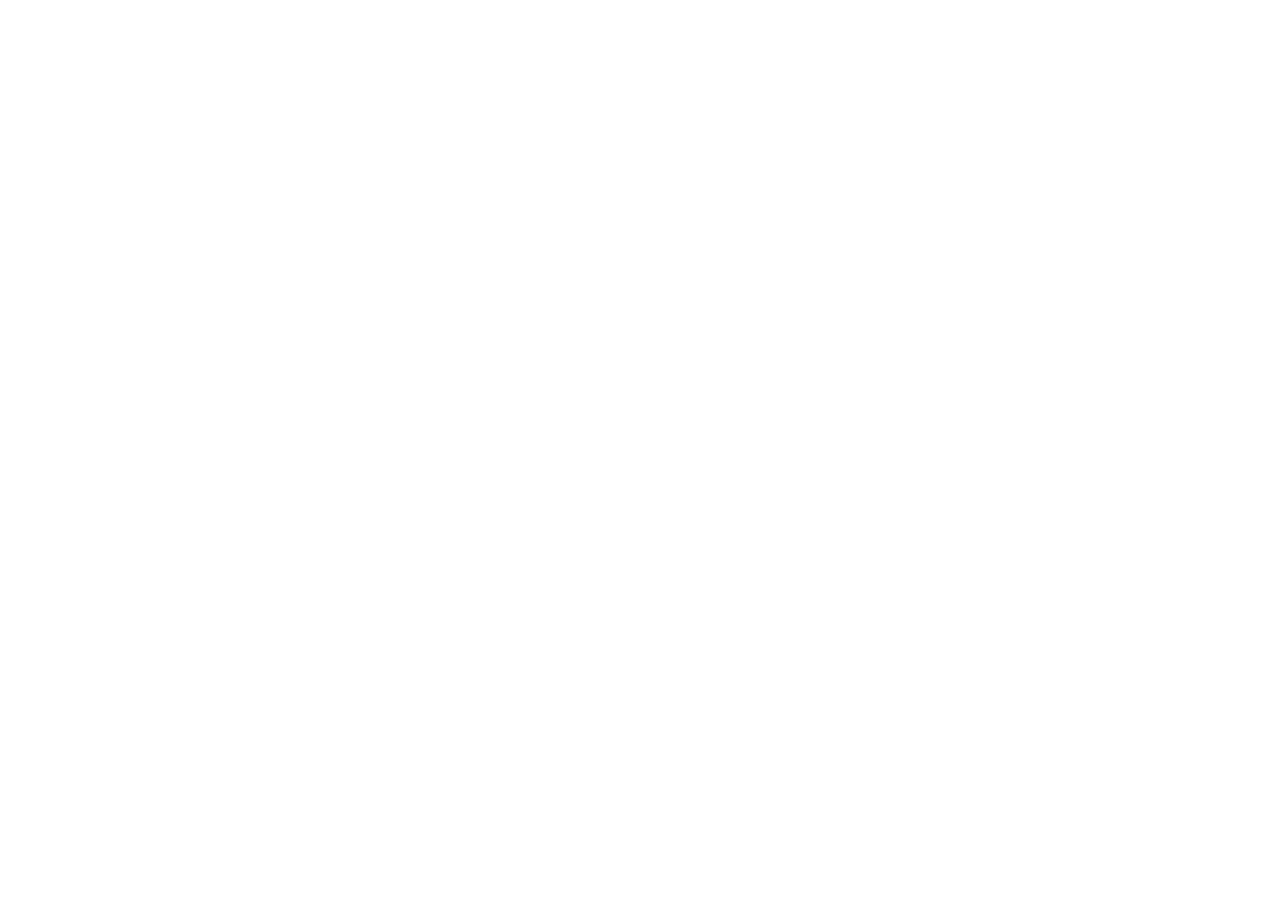
==== index.html @ e5c47a88 "Initial commit" ====
<!DOCTYPE html>
<html lang="en">

<head>
    <meta charset="UTF-8">
    <meta name="viewport" content="width=device-width, initial-scale=1.0">
    <meta http-equiv="X-UA-Compatible" content="ie=edge">
    <title>EESTEC Challenge</title>
    <link rel="stylesheet" href="style.css">
</head>

<body>
    <script src="script.js"></script>
</body>

</html>
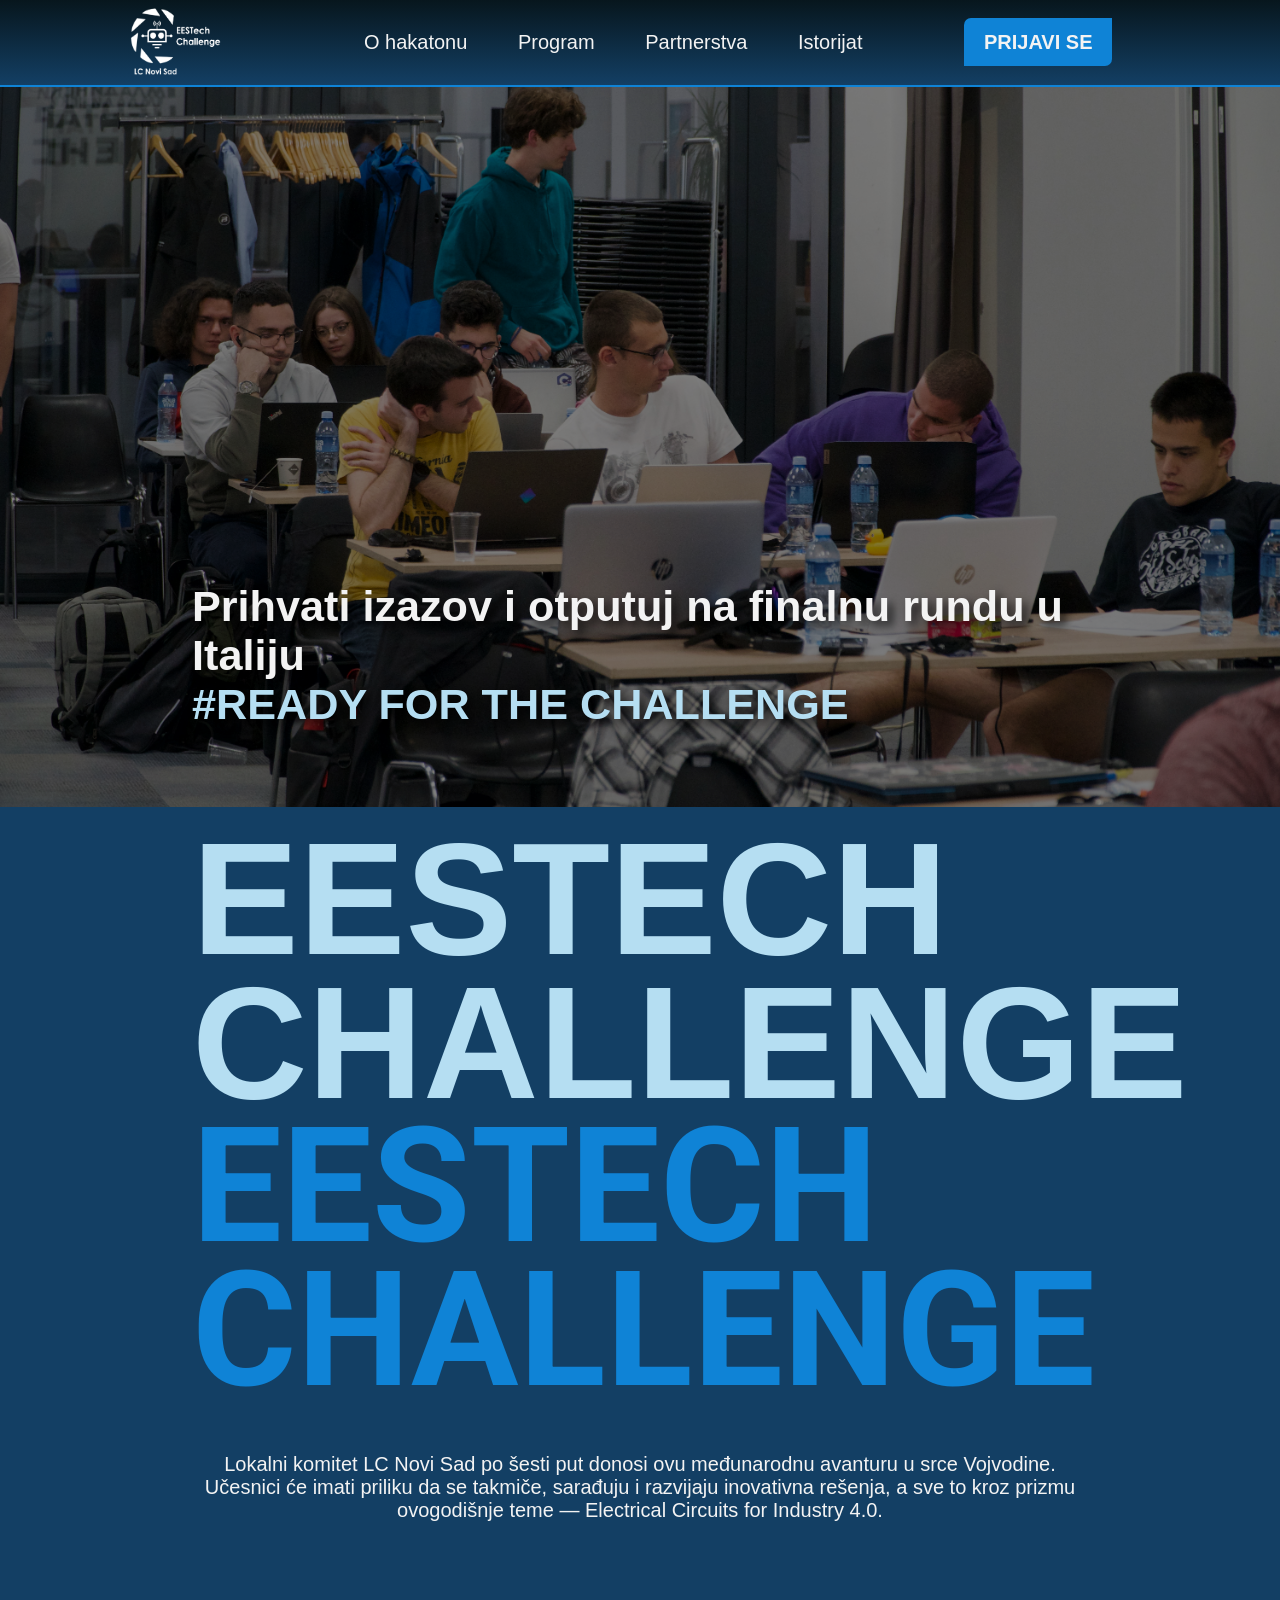
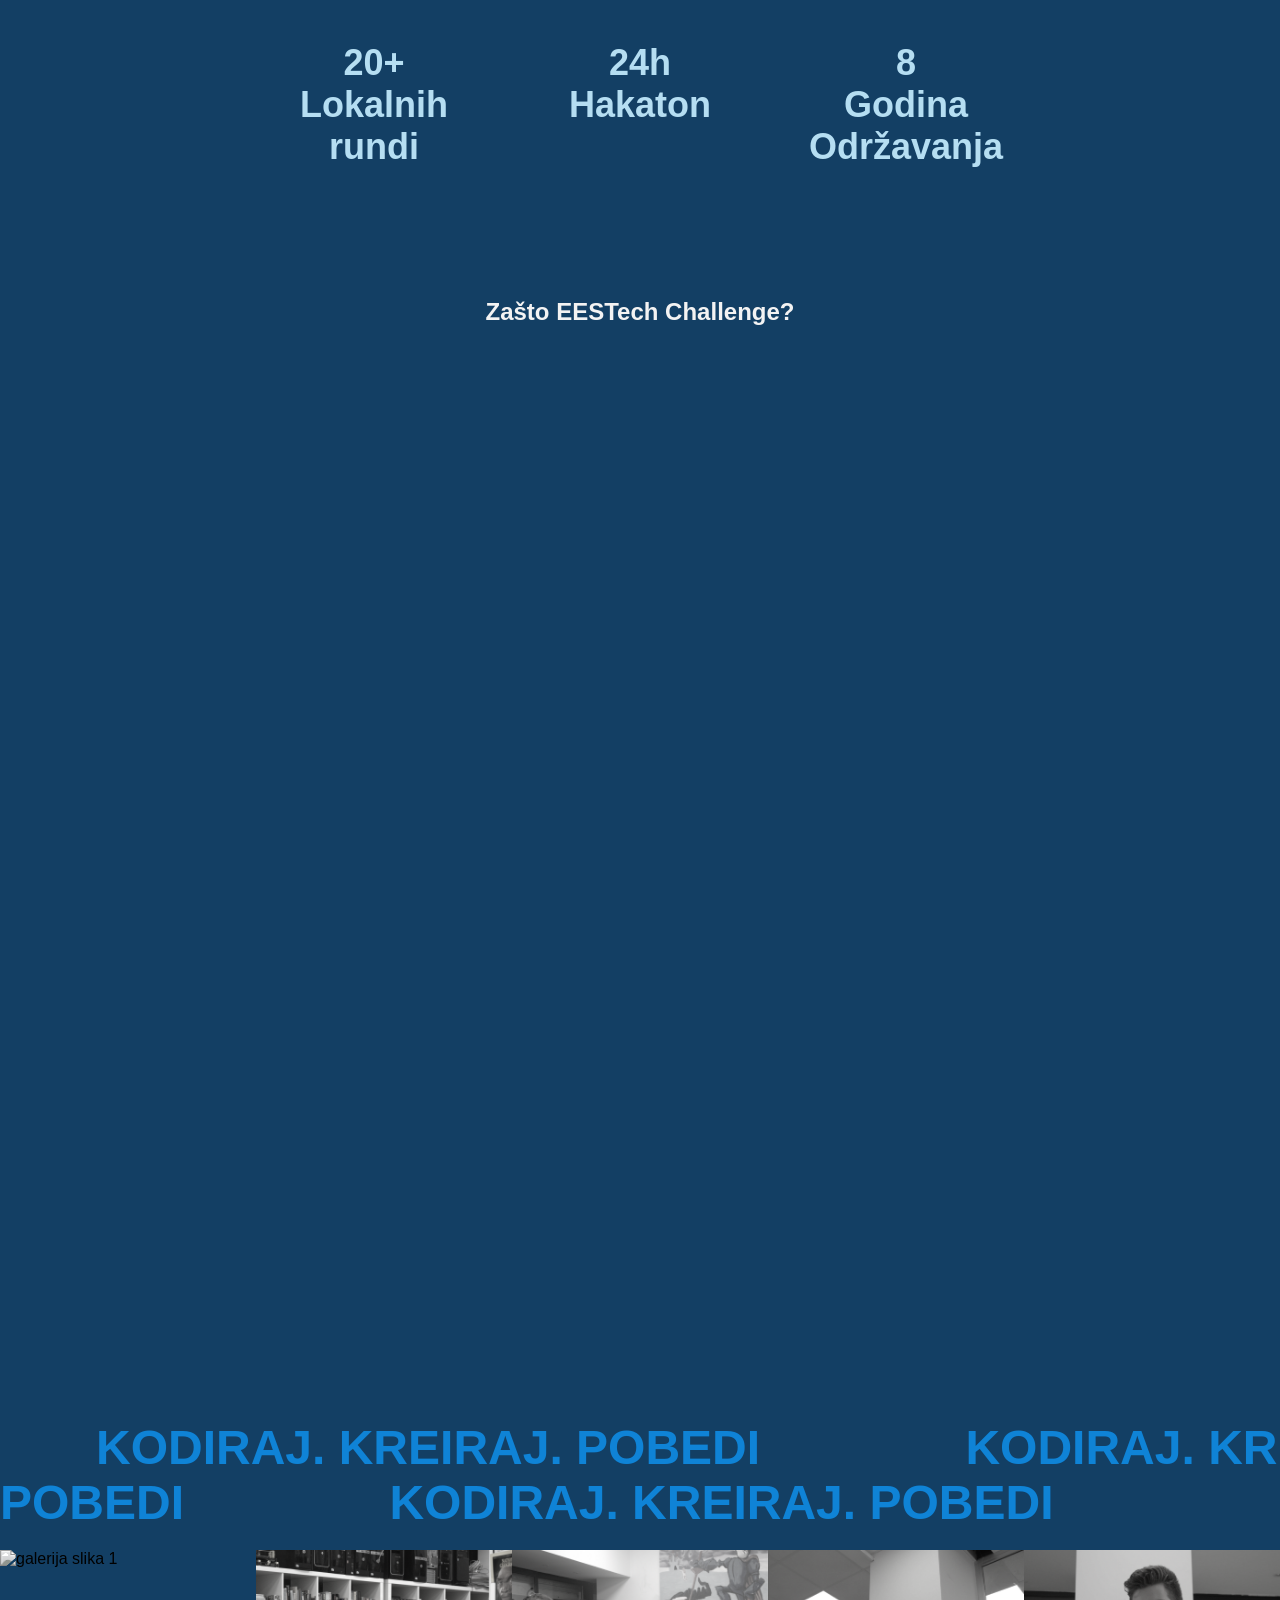
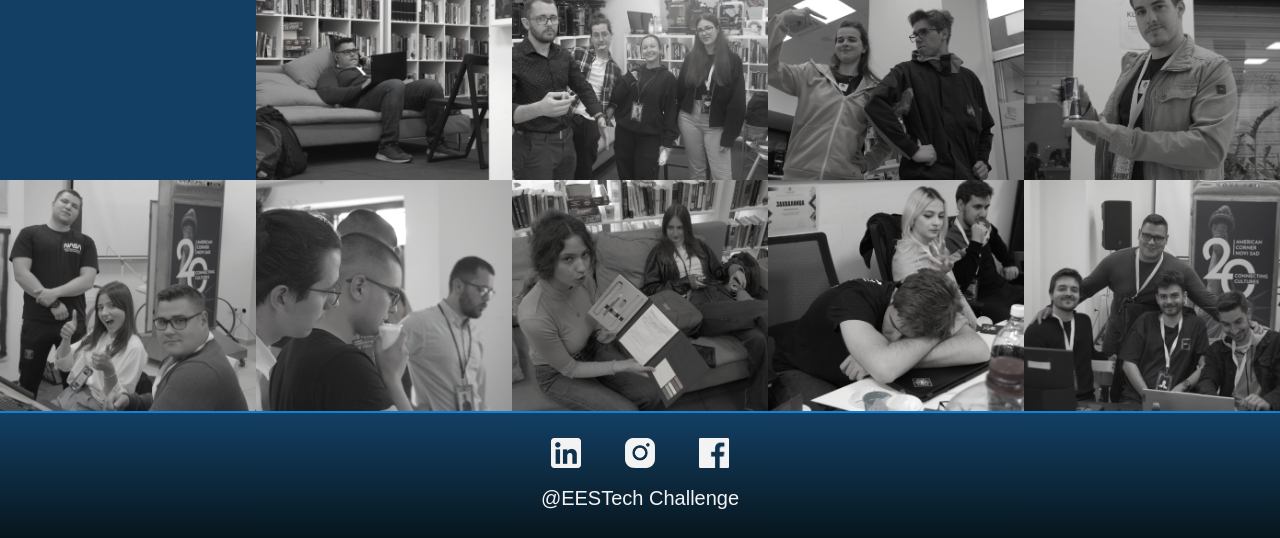
==== commit f1ce65c3: "uzelac sajt" ====
--- a/index.html
+++ b/index.html
@@ -1,16 +1,137 @@
 <!DOCTYPE html>
-<html lang="en">
+<html lang="sr">
+    <head>
+        <meta charset="utf-8">
+        <title>EESTech Challenge</title>
+        <link rel="stylesheet" href="stil.css">
+        <link rel="icon" href="icons/EC_logo_blue.png">
+        <meta name="viewport" content="width=device-width, initial-scale=1">
+    </head>
+    <body>
+        <a href="#header" id="progress">
+            <span id="progress_vrednost">&#x1F815;</span>
+        </a>
+        
+        <header id="header">
+            <a href="index.html">
+                <img src="icons/EC_logo_1.png" alt="EC_logo" id="EC-logo">
+            </a>
 
-<head>
-    <meta charset="UTF-8">
-    <meta name="viewport" content="width=device-width, initial-scale=1.0">
-    <meta http-equiv="X-UA-Compatible" content="ie=edge">
-    <title>EESTEC Challenge</title>
-    <link rel="stylesheet" href="style.css">
-</head>
+            <div class="meni">
+                <div>
+                    <p></p>
+                </div>
+                <nav>
+                    <a href="hakaton.html">O hakatonu</a>
+                    <a href="program.html">Program</a>
+                    <a href="partnerstva.html">Partnerstva</a>
+                    <a href="istorijat.html">Istorijat</a>
+                </nav>
+                <div class="prijavi_se">
+                    <a href="prijava.html" class="prijavi_se">Prijavi se</a>
+                </div>
+            </div>
 
-<body>
-    <script src="script.js"></script>
-</body>
+            <button class="hamburger_meni">&#9776;</button>
 
-</html>
+            <div class="pod_meni">
+                <a href="hakaton.html" class="pod_meni_opcija">O hakatonu</a>
+                <a href="program.html" class="pod_meni_opcija">Program</a>
+                <a href="partnerstva.html" class="pod_meni_opcija">Partnerstva</a>
+                <a href="istorijat.html" class="pod_meni_opcija">Istorijat</a>
+                <a href="prijava.html" id="pod_prijava" class="pod_meni_opcija">PRIJAVI SE</a>
+            </div>
+        </header>
+        
+        <main>
+            <div id="banner">
+                <h2>Prihvati izazov i otputuj na finalnu rundu u Italiju<br><span>#Ready for the challenge</span></h2>
+                <div class="banner_slike">
+                    <img src="images/istorija_slika6.jpeg" alt="banner_pocetna2">
+                    <img src="images/naslova_1.jpg" alt="banner_pocetna1">
+                    <img src="images/banner_hakaton.jpg" alt="banner_pocetna3">
+                    <img src="images/istorija_slika6.jpeg" alt="banner_pocetna2">
+                </div>
+            </div>
+
+            <div id="ec-tekst">
+                <h1 class="skriven">Eestech <br> Challenge</h1>
+                <h2 class="skriven">Eestech <br> Challenge</h2>
+            </div>
+
+            <div id="naslovna_tekst1">
+                <p>
+                    Lokalni komitet LC Novi Sad po šesti put donosi ovu međunarodnu avanturu u srce Vojvodine. Učesnici će imati priliku da se takmiče, sarađuju i razvijaju inovativna rešenja, a sve to kroz prizmu ovogodišnje teme — Electrical Circuits for Industry 4.0.
+                </p>
+            </div>
+
+            <div class="naslovna_brojke">
+                <p>20+ <br>Lokalnih rundi</p>
+                <p>24h <br>Hakaton</p>
+                <p>8 <br> Godina Održavanja</p>
+            </div>
+
+            <h2 id="zasto_tekst">Zašto EESTech Challenge?</h2>
+
+            <div class="zasto_ec">
+                <div class="zasto_kartica skriven">
+                    <img src="icons/zasto_icon1.png" alt="icon1">
+                    <h2>Stekni novo znanje</h2>
+                    <p>
+                        Poseti naše radionice i predavanja, upoznaj lidere iz industrije i budi u korak sa razvojem tehnologije. 
+                    </p>
+                </div>
+                <div class="zasto_kartica skriven">
+                    <img src="icons/EC_dijamant.png" alt="icon2">
+                    <h2>Takmiči se</h2>
+                    <p>
+                        Kombinuj različite perspektive, komuniciraj efikasno i prevazilazi izazove na 24-časovnom hakatonu.
+                    </p>
+                </div>
+                <div class="zasto_kartica skriven">
+                    <img src="icons/zasto_icon3.png" alt="icon3">
+                    <h2>Putuj Evropom</h2>
+                    <p>
+                        Pobednici hakatona odlaze na veliku finalnu rundu u jedan od komiteta širom Evrope.
+                    </p>
+                </div>
+            </div>
+
+            <p id="naslovna_tekst2" class="skriven">
+                Bilo da već imate tim ili tek tražite saborce za ovu avanturu, EESTech Challenge se ne propušta. <br>Prijave za takmičarski deo otvorene su do 
+                <span>22. aprila 2025. godine.</span>
+            </p>
+
+            <div class="kodiraj_pobedi">
+                <div class="kodiraj_pobedi_tekst">
+                    <p>Kodiraj. Kreiraj. Pobedi</p>
+                    <p>Kodiraj. Kreiraj. Pobedi</p>
+                    <p>Kodiraj. Kreiraj. Pobedi</p>
+                    <p>Kodiraj. Kreiraj. Pobedi</p>
+                </div>
+            </div>
+
+            <div class="galerija_dno">
+                <img width="25" src="images/galerija_slika1.png" alt="galerija slika 1">
+                <img width="25" src="images/galerija_slika2.jpg" alt="galerija slika 2">
+                <img width="25" src="images/galerija_slika3.jpg" alt="galerija slika 3">
+                <img width="25" src="images/galerija_slika4.jpg" alt="galerija slika 4">
+                <img width="25" src="images/galerija_slika5.jpg" alt="galerija slika 5">
+                <img width="25" src="images/galerija_slika6.jpg" alt="galerija slika 6">
+                <img width="25" src="images/galerija_slika7.jpg" alt="galerija slika 7">
+                <img width="25" src="images/galerija_slika8.jpg" alt="galerija slika 8">
+                <img width="25" src="images/galerija_slika9.jpg" alt="galerija slika 9">
+                <img width="25" src="images/galerija_slika10.jpg" alt="galerija slika 10">
+            </div>
+        </main>
+
+        <footer>
+            <a href="https://www.linkedin.com/company/eestech-challenge-novi-sad/posts/?feedView=all" target="_blank"><img src="icons/linkedin_logo.png" alt="linkedin logo" class="footer_logo"></a>
+            <a href="https://www.instagram.com/eestech.challenge.ns?utm_source=ig_web_button_share_sheet&igsh=ZDNlZDc0MzIxNw==" target="_blank"><img src="icons/instagram_logo.png" alt="instagram logo" class="footer_logo"></a>
+            <a href="https://www.facebook.com/EESTechChallengeNoviSad" target="_blank"><img src="icons/facebook_logo.png" alt="facebook logo" class="footer_logo"></a>
+            <p>@EESTech Challenge</p>
+        </footer>
+
+        <script src="script.js"></script>
+    </body>
+</html>
--- a/stil.css
+++ b/stil.css
@@ -0,0 +1,1503 @@
+@charset "UTF-8";
+
+@font-face {
+    font-family: roboto-b;
+    src: url(fonts/Roboto-VariableFont_wdth\,wght.ttf);
+}
+
+@font-face {
+    font-family: calibri-r;
+    src: url(fonts/calibri-regular.ttf);
+}
+
+* {
+    margin: 0;
+    padding: 0;
+    font-family: Calibri, 'Trebuchet MS', sans-serif;
+}
+
+#progress {
+    background-color: #0F83D6;
+    text-decoration: none;
+    position: fixed;
+    bottom: 20px;
+    right: 15px;
+    height: 70px;
+    width: 70px;
+    display: grid;
+    place-items: center;
+    border-radius: 50%;
+    box-shadow: 0 0 5px rgba(0, 0, 0, 0.4);
+    cursor: pointer;
+    z-index: 99;
+    opacity: 0;
+    pointer-events: none;
+    transition: opacity 0.3s ease, transform 0.3s ease;
+}
+
+#progress_vrednost {
+    display: block;
+    height: 80%;
+    width: 80%;
+    background-color: #B5DEF2;
+    border-radius: 50%;
+    display: grid;
+    place-items: center;
+    font-size: 1.5em;
+    color: #0B2232;
+}
+
+header {
+    background-image: linear-gradient(to bottom, #07161D, #133F64);
+    height: 85px;
+    border-bottom: solid #0F83D6 2px;
+    font-size: 1.25rem;
+    text-align: center;
+    padding: 0 10%;
+    display: flex;
+    justify-content: space-between;
+    align-items: center;
+}
+
+#EC-logo {
+    width: 95px;
+    height: 75px;
+}
+
+.meni {
+    width: 100%;
+    display: flex;
+    justify-content: space-around;
+}
+
+nav a {
+    text-decoration: none;
+    color: #f3f3f3;
+    margin: auto 22.5px;
+    transition: 0.5s;
+}
+
+nav a:hover {
+    color: #0F83D6;
+}
+
+.active {
+    color: #0F83D6;
+}
+
+.prijavi_se a{
+    text-transform: uppercase;
+    color: #f3f3f3;
+    text-decoration: none;
+    font-weight: bold;
+    padding: 10px 17px;
+    background-color: #0F83D6;
+    border-radius: 7px 0 7px 0;
+    border: 3px solid transparent;
+    box-sizing: border-box;
+    transition: 0.5s;
+    outline: none;
+    box-shadow: none;
+}
+
+.prijavi_se a:hover {
+    background-color: transparent;
+    border-radius: 0 10px 0 10px;
+    border-color: #0F83D6;
+    outline: none;
+}
+
+.hamburger_meni {
+    background-color: transparent;
+    border: none;
+    color: #f3f3f3;
+    font-size: 2rem;
+    font-weight: bold;
+    cursor: pointer;
+    transition: 0.5s;
+    display: block;
+    position: relative;
+    display: none;
+}
+
+.hamburger_meni:hover {
+    color: #0F83D6;
+}
+
+.hamburger_meni:focus {
+    color: #0F83D6;
+}
+
+.pod_meni {
+    position: absolute;
+    top: 10vh;
+    right: 10%;
+    height: fit-content;
+    display: flex;
+    align-items: center;
+    justify-content: center;
+    flex-direction: column;
+    background-color: #0B2232;
+    padding:  25px 60px;
+    z-index: 99;
+    border-radius: 5px;
+    border: #28323D solid 2px;
+    box-shadow: rgba(0, 0, 0, 0.4) 5px 5px 10px;
+    overflow: hidden;
+    max-height: 0;
+    opacity: 0;
+    transform: translateY(-15px);
+    transition: max-height 0.4s ease, opacity 0.3s ease, transform 0.3s;
+}
+
+.pod_meni.otvoren {
+    max-height: 300px;
+    opacity: 1;
+    transform: translateY(0);
+}
+
+.pod_meni a {
+    text-decoration: none;
+    color: #f3f3f3;
+    margin: 7.5px 0;
+    transition: 0.5s;
+}
+
+.pod_meni a:hover {
+    color: #0F83D6;
+}
+
+#pod_prijava {
+    text-transform: uppercase;
+    color: #f3f3f3;
+    text-decoration: none;
+    font-weight: bold;
+    padding: 10px 17px;
+    background-color: #0F83D6;
+    border-radius: 7px 0 7px 0;
+    border: 3px solid transparent;
+    box-sizing: border-box;
+    transition: 0.5s;
+    outline: none;
+    box-shadow: none;
+}
+
+#pod_prijava:hover {
+    background-color: transparent;
+    border-radius: 0 10px 0 10px;
+    border-color: #0F83D6;
+    outline: none;
+}
+
+main {
+    background-color: #133F64;
+}
+
+#banner {
+    height: 80vh;
+    width: 100%;
+    overflow: hidden;
+    position: relative;
+}
+
+.banner_slike {
+    width: 500%;
+    height: 80vh;
+}
+
+.banner_slike img {
+    height: 80vh;
+    width: 20%;
+    object-fit: cover;
+    object-position: center;
+    filter: brightness(50%);
+    float: left;
+    animation: banner_slide 16s linear infinite;
+}
+
+#banner h2 {
+    color: #f3f3f3;
+    margin-left: 15%;
+    margin-right: 15%;
+    font-size: 2.7rem;
+    position: absolute;
+    top: 55vh;
+    z-index: 1;
+    text-shadow: rgba(0, 0, 0, 0.8) 5px 5px 10px;;
+}
+
+#banner h2 span {
+    color: #B5DEF2;
+    text-transform: uppercase;
+}
+
+@keyframes banner_slide {
+    0% {transform: translate(0);}
+    22% {transform: translate(0);}
+    27% {transform: translate(-100%);}
+    47% {transform: translate(-100%);}
+    52% {transform: translate(-200%);}
+    72% {transform: translate(-200%);}
+    77% {transform: translate(-300%);}
+    97% {transform: translate(-300%);}
+    100% {transform: translate(-300%);}
+}
+
+#ec-tekst {
+    margin: 0 15%;
+    padding: 20px 0;
+    cursor: default;
+}
+
+#ec-tekst h1{
+    color: #B5DEF2;
+    font-size: 10rem;
+    text-transform: uppercase;
+    line-height:0.9;
+    transition: 0.5s;
+}
+
+#ec-tekst h2{
+    font-family: roboto-b;
+    color: #0F83D6;
+    font-size: 10rem;
+    text-transform: uppercase;
+    line-height: 0.9;
+    transition: 0.5s;
+    transition-delay: 200ms;
+}
+
+#ec-tekst h1:hover{
+    transform: translateX(30px);
+    color: #f3f3f3;
+}
+
+#ec-tekst h2:hover{
+    transition-delay: 0s !important;
+    transform: translateX(30px);
+    color: rgba(181, 222, 242, 0.8);
+}
+
+#naslovna_tekst1 {
+    color: #f3f3f3;
+    text-align: center;
+    margin: 0 15%;
+    font-size: 20px;
+    padding: 30px 0;
+}
+
+.naslovna_brojke {
+    padding: 10vh 20%;
+    color: #B5DEF2;
+    font-size: 36px;
+    font-weight: bold;
+    text-align: center;
+    background-image: linear-gradient(rgba(19, 63, 100, 0.3),rgba(19, 63, 100, 0.3)),url(gifs/blue_tech_gif.gif);
+    background-attachment: fixed;
+    background-size: cover;
+    display: grid;
+    grid-template-columns: repeat(3, 1fr);
+    gap: 30px;
+}
+
+#zasto_tekst {
+    margin-top: 40px;
+    text-align: center;
+    color: #f3f3f3;
+}
+
+.zasto_ec {
+    margin: 0 15%;
+    margin-top: 50px;
+    margin-bottom: 40px;
+    display: flex;
+    gap: 10px;
+    justify-content: center;
+    flex-wrap: wrap;
+}
+
+.zasto_kartica {
+    background-color: #6F7E97;
+    border: #28323D solid 2px;
+    border-radius: 10px;
+    color: #f3f3f3;
+    font-size: 20px;
+    text-align: center;
+    padding: 40px 30px;
+    width: 230px;
+    height: 350px;
+    margin: 10px;
+    display: grid;
+    grid-template-rows: repeat(3, 1fr);
+    place-items: center;
+}
+
+.zasto_kartica h2 {
+    color: #B5DEF2;
+    margin-bottom: 5px;
+}
+
+.zasto_kartica img {
+    width: auto;
+    height: 20vh;
+    margin-bottom: 20px;
+}
+
+.zasto_ec div:nth-child(2) {
+    transition-delay: 200ms;
+}
+
+.zasto_ec div:nth-child(3) {
+    transition-delay: 400ms;
+}
+
+#naslovna_tekst2 {
+    color: #f3f3f3;
+    text-align: center;
+    margin: 40px 15%;
+    font-size: 20px;
+}
+
+#naslovna_tekst2 span {
+    color: #0F83D6;
+    font-weight: bold;
+}
+
+.kodiraj_pobedi {
+    color:#0F83D6;
+    text-transform: uppercase;
+    margin: 20px 0;
+    font-size: 3rem;
+    font-weight: bold;
+    width: 100%;
+    overflow: hidden;
+}
+
+.kodiraj_pobedi_tekst {
+    width: 200%;
+    animation: kodiraj_slide 25s linear infinite;
+}
+
+.kodiraj_pobedi_tekst p {
+    display: inline;
+    margin: 0 2em;
+}
+
+@keyframes kodiraj_slide {
+    from {transform: translateX(0);}
+    to {transform: translateX(-50%);}
+}
+
+.galerija_dno {
+    display: grid;
+    grid-template-columns: repeat(5, 1fr);
+}
+
+.galerija_dno img {
+    width: 100%;
+    height: 18vw;
+    object-fit: cover;
+    filter: grayscale(95%);
+    transition: 0.25s;
+}
+
+.galerija_dno img:hover {
+    filter: grayscale(0%);
+}
+
+footer {
+    background-image: linear-gradient(to top, #07161D, #133F64);
+    height: 125px;
+    border-top  : solid #0F83D6 2px;
+    text-align: center;
+    z-index: 0;
+}
+
+.footer_logo {
+    width: 30px;
+    height: 30px;
+    margin: 0 20px;
+    margin-top: 25px;
+    transition: 0.25s;
+}
+
+.footer_logo:hover {
+    transform: translateY(-5px);
+}
+
+footer p {
+    margin-top: 15px;
+    color: #f3f3f3;
+    font-size: 20px;
+}
+
+@media screen and (max-width:1200px) {
+    #banner {
+        height: 60vh;
+    }
+
+    #banner h2 {
+        margin: 0 10%;
+        font-size: 2.5rem;
+        top: 35vh;
+    }
+
+    .banner_slike img {
+        height: 60vh;
+    }
+    
+    #ec-tekst, #naslovna_tekst1, #zasto_tekst, .zasto_ec {
+        margin-right: 10%;
+        margin-left: 10%;
+    }
+
+    #ec-tekst h1, #ec-tekst h2{
+        font-size: 7rem;
+    }
+
+    .kodiraj_pobedi_tekst {
+        width: 500%;
+    }
+}
+
+@media screen and (max-width:950px) {
+    .meni {
+        display: none;
+    }
+
+    .hamburger_meni {
+        display: block;
+    }
+}
+
+@media screen and (max-width:700px) {
+    #banner {
+        height: 55vh;
+    }
+
+    #banner h2 {
+        margin: 0 10%;
+        font-size: 2rem;
+        top: 25vh;
+    }
+
+    .banner_slike img {
+        height: 55vh;
+    }
+
+    .pod_meni {
+        right: 5%;
+    }
+
+    #ec-tekst, #naslovna_tekst1, #zasto_tekst, .zasto_ec {
+        margin-right: 5%;
+        margin-left: 5%;
+    }
+
+    #ec-tekst h1, #ec-tekst h2{
+        font-size: 4rem;
+    }
+
+    .naslovna_brojke {
+        display: block;
+        margin: 10px 0;
+    }
+
+    .naslovna_brojke p {
+        margin: 20px 0;
+    }
+
+    .kodiraj_pobedi_tekst {
+        width: 700%;
+    }
+
+    .galerija_dno {
+        grid-template-columns: repeat(2, 1fr);
+        grid-template-rows: repeat(5, 1fr);
+    }
+
+    .galerija_dno img{
+        
+        height: 100%;
+    }
+}
+
+
+/* O HAKATONU */
+
+#banner_hakaton {
+    color: #f3f3f3;
+    height: 11vh;
+    padding-top: 21vh;
+    background: linear-gradient(rgba(0, 0, 0, 0.4),rgba(0, 0, 0, 0.4)), url(images/banner_hakaton.jpg) no-repeat;
+    background-size: cover;
+    background-position: center;
+    text-align: center;
+    font-size: 20px;
+}
+
+#banner_hakaton h2 {
+    color: #f3f3f3;
+}
+
+.main {
+    padding: 15%;
+}
+
+.hakaton_tekst {
+    padding: 20px 0 0;
+    margin: 0 15%;
+    color: #f3f3f3;
+}
+
+.hakaton_tekst h3{
+    font-size: 36px;
+    margin-top: 40px;
+}
+
+.hakaton_tekst h3 span {
+    color: #B5DEF2;
+}
+
+.hakaton_tekst p{
+    font-size: 20px;
+    margin: 30px 0;
+}
+
+.hakaton_tekst img {
+    height: 30vh;
+    margin:  0 auto;
+    display: flex;
+    justify-content: center;
+    transition: 0.5s;
+    filter: drop-shadow(0 0 2px rgba(181, 222, 242, 1));
+    transition-delay: 0.2s;
+}
+
+.hakaton_tekst img:hover {
+    transform: translateY(-10px);
+    animation: sjaj 1s infinite alternate;
+}
+
+.ovogodisnja_tema {
+    margin: 40px auto 60px;
+    padding: 70px 30px;
+    color: #f3f3f3;
+    text-align: center;
+    background: linear-gradient(rgba(0, 0, 0, 0.4),rgba(0, 0, 0, 0.4)), url(gifs/pozadina_blue2.gif) no-repeat;
+    background-size: cover;
+    background-position: center;
+    background-attachment: fixed;
+    line-height: 60px;
+}
+
+.ovogodisnja_tema span {
+    color: #B5DEF2;
+    font-size: 36px;
+}
+
+.akademski_najava {
+    margin: 20px 15%;
+    color: #f3f3f3;
+    font-size: 20px;
+    text-align: center;
+}
+
+.akademski_najava h1 {
+    color: #B5DEF2;
+    margin: 20px 0;
+}
+
+.skriven {
+    opacity: 0;
+    transform: translateY(30px);
+    transition: all 1s;
+}
+
+.pojava {
+    opacity: 1;
+    transform: translateY(0);
+}
+
+#panelisti article:nth-child(1) {
+    transition-delay: 150ms;
+}
+
+#panelisti article:nth-child(2) {
+    transition-delay: 300ms;
+}
+
+#panelisti article:nth-child(3) {
+    transition-delay: 450ms
+}
+
+#panelisti article:nth-child(4) {
+    transition-delay: 600ms
+}
+
+.panel {
+    color: #f3f3f3;
+    font-size: 20px;
+    margin: 40px 15%;
+}
+
+.panelisti {
+    display: flex;
+    justify-content: space-around;
+    flex-wrap: wrap;
+    margin-top: 30px;
+}
+
+.panel article {
+    background-color: #07161D;
+    margin: 0 3px;
+    width: 200px;
+    height: auto;
+    padding: 20px 20px 0;
+    border-radius: 10px;
+    text-align: center;
+    line-height: 30px;
+    border: #28323D solid 2px;
+    margin-bottom: 20px;
+    transition: 0.5s;
+}
+
+.panel p {
+    margin: 10px 0 15px;
+}
+
+.panel span {
+    font-weight: bold;
+}
+
+.panel img {
+    border-radius: 10px;
+    width: 100%;
+    height: 200px;
+    object-fit: cover;
+    object-position: top;
+}
+
+.panel article:hover {
+    transition-delay: 0s !important;
+    scale: 105%;
+}
+
+.predavanja {
+    margin: 20px 15%;
+    font-size: 1.2rem;
+    color: #f3f3f3;
+    display: grid;
+    grid-template-columns: repeat(2, 1fr);
+    gap: 20px;
+}
+
+.predavanja p {
+    grid-column: span 2;
+}
+
+.predavanje_slika {
+    position: relative;
+    width: 100%;
+    overflow: hidden;
+    border-radius: 10px;
+    color: #B5DEF2;
+    border: #28323D solid 2px;
+    margin-top: 10px;
+}
+
+.predavanje_slika img {
+    width: 100%;
+    transition: 0.5s;
+}
+
+.predavanje_slika:hover img {
+    scale: 105%;
+}
+
+.predavanje_slika p {
+    position: absolute;
+    bottom: 10px;
+    right: 0;
+    background-color: #0B2232;
+    font-weight: bold;
+    padding: 10px 30px;
+    border-radius: 0 0 0 10px;
+    border: #28323D solid 2px;
+    transition: 0.5s;
+}
+
+.hakaton_objasnjenje {
+    color: #f3f3f3;
+    margin: 40px 15% 0;
+    font-size: 20px;
+}
+
+.hakaton_objasnjenje h1 {
+    color: #B5DEF2;
+    text-align: center;
+    margin: 20px 0;
+    padding-top: 20px;
+    border-top: #0B2232 solid 3px;
+}
+
+.hakaton_objasnjenje p {
+    margin-bottom: 20px;
+}
+
+.hakaton_slike {
+    margin: 20px 15%;
+    display: grid;
+    grid-template-columns: 4fr 1fr 1fr 4fr;
+    gap: 15px;
+}
+
+.hakaton_slike img {
+    width: 100%;
+    height: 100%;
+    border-radius: 10px;
+    object-fit: cover;
+    overflow: hidden;
+    transition: 0.5s;
+}
+
+.hakaton_slike img:hover {
+    scale: 105%;
+}
+
+.hakaton_dvetrecine {
+    grid-column: span 3;
+}
+
+.hakaton_pola {
+    grid-column: span 2;
+}
+
+@keyframes sjaj {
+    0% {
+        filter: drop-shadow(0 0 2px rgba(181, 222, 242, 1));
+    }
+
+    100% {
+        filter: drop-shadow(0 0 7px rgba(181, 222, 242, 1));
+    }
+}
+
+#banner_trst {
+    text-align: center;
+    color: #f3f3f3;
+    font-size: 1.2em;
+    position: relative;
+    filter: drop-shadow(6px -6px 7px rgba(0, 0, 0, 0.2));
+}
+
+.trst_tekst{
+    position: absolute;
+    top: 30px;
+    left: 22%;
+    margin: 0 auto;
+    width: 50%;
+    z-index: 99;
+}
+
+#banner_trst img{  
+    width: 100%;
+    filter: brightness(0.8);
+    transition: 1s;
+    transition-delay: 0.7s;
+}
+
+#banner_trst p {
+    margin: 40px;
+}
+
+@media screen and (max-width:1200px) {
+
+    .hakaton_tekst, .panel, .predavanja, .hakaton_objasnjenje, .hakaton_slike {
+        margin: 0 10%;
+    }
+
+    .panelisti {
+        grid-template-columns: repeat(2, 1fr);
+    }
+}
+
+@media screen and (max-width:1100px) {
+    .trst_tekst {
+        position: relative;
+        left: 0;
+        place-content: center;
+        width: 90%;
+        margin: 0 auto;text-align: center;
+    }
+
+    .trst_tekst p {
+        display: flex;
+        justify-content: center;
+    }
+}
+
+@media screen and (max-width:700px) {
+    #banner_hakaton, #banner_program, #banner_partnerstva, #banner_istorijat, #banner_prijava {
+        height: 8vh;
+        padding-top: 14vh;
+    }
+
+    .panelisti {
+        grid-template-columns: repeat(1, 1fr);
+    }
+    
+    .predavanje_slika {
+        grid-column: span 2;
+    }
+
+    .hakaton_slike {
+        grid-template-columns: 1fr;
+    }
+
+    .hakaton_dvetrecine {
+        grid-column: span 1;
+    }
+
+    .hakaton_pola {
+        grid-column: span 1;
+    }
+    
+    .hakaton_tekst, .panel, .predavanja, .hakaton_objasnjenje, .hakaton_slike {
+        margin: 0 5%;
+    }
+}
+
+/* PROGRAM */
+
+#banner_program {
+    color: #f3f3f3;
+    height: 11vh;
+    padding-top: 21vh;
+    background: linear-gradient(rgba(0, 0, 0, 0.4),rgba(0, 0, 0, 0.4)), url(images/banner_program.jpg) no-repeat;
+    background-size: cover;
+    background-position: center;
+    text-align: center;
+    font-size: 20px;
+}
+
+#banner_program h2 {
+    color: #f3f3f3;
+}
+
+.program_najava {
+    margin: 70px 15%;
+    display: flex;
+    gap: 50px;
+    justify-content: center;
+    flex-wrap: wrap;
+    transition-delay: 0.2s;
+}
+
+.program_kartica {
+    background-color: #6F7E97;
+    border: #28323D solid 2px;
+    border-radius: 10px;
+    color: #f3f3f3;
+    font-size: 20px;
+    text-align: center;
+    padding: 40px 30px;
+    width: 230px;
+    height: 300px;
+    margin: 10px;
+    display: grid;
+    grid-template-rows: 100px 80px 60px 60px;
+    align-items: center;
+}
+
+.program_kartica img {
+    height: 80%;
+    margin: 0 auto;
+}
+
+.program_kartica h2 {
+    margin-bottom: 20px;
+}
+
+.program_kartica h3 {
+    margin-bottom: 20px;
+    font-size: 25px;
+}
+
+.program_kartica p {
+    margin-bottom: 20px;
+    font-size: 25px;
+}
+
+
+.agenda {
+    margin: 20px 15% 0;
+    color: #f3f3f3;
+    font-size: 20px;
+    transition-delay: 0.2s;
+}
+
+.agenda h2 {
+    color: #0F83D6;
+    font-weight: bold;
+    font-size: 36px;
+    margin-bottom: 15px;
+    padding-left: 10px;
+}
+
+.agenda_lokacija {
+    display: flex;
+    align-items: center;
+    margin-bottom: 15px;
+    padding-left: 10px;
+}
+
+.agenda_lokacija img {
+    height: 30px;
+    margin-right: 10px;
+}
+
+.agenda_stavka {
+    border: #28323D solid 2px;
+    border-radius: 10px;
+    padding: 20px 30px;
+    display: flex;
+    align-items: center;
+    background-color: #6F7E97;
+    transition: 0.5s;
+    margin-top: 0px;
+}
+
+.agenda_stavka:hover {
+    background-color: rgba(181, 222, 242, 0.6);
+}
+
+.agenda_stavka:focus {
+    background-color: rgba(181, 222, 242, 0.6);
+}
+
+.agenda_stavka p {
+    margin-right: 40px;
+}
+
+.satnica {
+    padding-right: 30px;
+    border-right: #28323D solid 3px;
+}
+
+.agenda_detalji {
+    border: #28323D solid 2px;
+    border-radius: 10px;
+    padding: 25px 30px;
+    background-color: #0B2232;
+    display: flex;
+    justify-content: space-between;
+    background-color: #0B2232;
+    max-height: 0;
+    overflow: hidden;
+    opacity: 0;
+    transition: max-height 0.5s ease, opacity 0.4s ease, padding 0.3s ease;
+    margin-bottom: 10px;
+    justify-content: center;
+}
+
+.agenda_detalji.otvoreno {
+    max-height: 500px;
+    opacity: 1;
+    padding: 25px 30px;
+}
+
+.agenda_detalji p {
+    padding-top: 20px;
+    width: 70%;
+    margin-right: 20px;
+}
+
+.agenda_slika {
+    width: 250px;
+    height: 250px;
+    border-radius: 10px;
+    overflow: hidden;
+}
+
+.agenda_slika img {
+    width: 100%;
+    height: 100%;
+    object-fit: cover;
+    border-radius: 10px;
+    object-position: top;
+}
+
+.agenda_pakovanje:hover {
+    cursor: pointer;
+}
+
+.agenda_pakovanje:focus-within .agenda_detalji {
+    display: flex;
+}
+
+html {
+    scroll-behavior: smooth;
+}
+
+@media screen and (max-width:1200px) {
+    .program_najava, .agenda {
+        margin: 50px 10% 0;
+    }
+
+    .agenda_detalji {
+        display: flex;
+        flex-wrap: wrap;
+    }
+
+    .agenda_detalji img {
+        margin-top: 20px;
+    }
+
+    .agenda_detalji p {
+        width: 100%;
+        margin-right: 0;
+        padding-top: 0;
+        
+    }
+}
+
+@media screen and (max-width:700px) {
+    .program_najava, .agenda {
+        margin: 50px 5% 0;
+    }
+
+    .agenda_detalji {
+        display: flex;
+        flex-wrap: wrap;
+    }
+
+    .agenda_detalji img {
+        margin-top: 20px;
+    }
+
+    .agenda_detalji p {
+        width: 100%;
+        margin-right: 0;
+    }
+}
+
+/* PARTNERSTVA */
+
+#banner_partnerstva {
+    color: #f3f3f3;
+    height: 11vh;
+    padding-top: 21vh;
+    background: linear-gradient(rgba(0, 0, 0, 0.4),rgba(0, 0, 0, 0.4)), url(images/baner_partnerstva.jpg) no-repeat;
+    background-size: cover;
+    background-position: center;
+    text-align: center;
+    font-size: 20px;
+}
+
+#banner_parnerstva h2 {
+    color: #f3f3f3;
+}
+
+article  {
+    margin: 70px 15%;
+}
+
+article .partner_kartica {
+    border: #28323D solid 2px;
+    border-radius: 10px;
+    padding: 20px 25px;
+    color: #f3f3f3;
+    font-size: 20px;
+    height: auto;
+}
+
+article .dijamant {
+    background-image: linear-gradient(to top, #133F64, #0F83D6);
+}
+
+article .prijatelj {
+    background-image: linear-gradient(to top, #6F7E97, #6F7E97);
+}
+
+.partner_logoi {
+    display: flex;
+    justify-content: center;
+    align-items: center;
+}
+
+.partner_logoi img {
+    height: 20vh;
+    padding: 15px;
+}
+
+#partner_poziv {
+    margin: 20px 15%;
+    color: #f3f3f3;
+    font-size: 36px;
+}
+
+.partner_forma {
+    margin: 0 15%;
+    color: #f3f3f3;
+    padding: 30px 0;
+    font-size: 20px;
+    display: grid;
+    grid-template-columns: repeat(2, 1fr);
+    gap: 25px;
+}
+
+.partner_forma p {
+    grid-column-start: 1;
+    grid-column-end: 2;
+}
+
+.forma_kompanija {
+    display: grid;
+    grid-template-columns: 50% 50%;
+    gap: 10px 15px;
+}
+
+#naziv_kompanije {
+    grid-column: span 2;
+}
+
+#poruka {
+    grid-column: span 2;
+    height: 150px;
+    resize: none;
+}
+
+#potvrda {
+    background-color: #0F83D6;
+    color: #f3f3f3;
+    text-transform: uppercase;
+    font-weight: bold;
+    grid-column: span 2;
+    margin: 0 auto;
+    width: 80%;
+    border-radius: 10px 0 10px 0;
+    border: transparent solid 3px;
+    transition: 0.25s;
+}
+
+#potvrda:hover {
+    border: solid 3px;
+}
+
+@media screen and (max-width:1200px) {
+    article  {
+        margin: 70px 10%;
+    }
+
+    #partner_poziv {
+        margin: 20px 10%;
+    }
+
+    .partner_forma {
+        margin: 0 10%;
+        grid-template-columns: 1fr;
+    }
+    
+    #potvrda {
+        width: 80%;
+    }
+}
+
+@media screen and (max-width:700px) {
+    article  {
+        margin: 70px 5%;
+    }
+
+    #partner_poziv {
+        margin: 20px 5%;
+    }
+
+    .partner_forma {
+        margin: 0 5%;
+    }
+
+    #ime_firma, #email_firma {
+        grid-column: span 2;
+    }
+
+    #potvrda {
+        width: 100%;
+    }
+}
+
+/* ISTORIJAT */
+
+#banner_istorijat {
+    color: #f3f3f3;
+    height: 11vh;
+    padding-top: 21vh;
+    background: linear-gradient(rgba(0, 0, 0, 0.4),rgba(0, 0, 0, 0.4)), url(images/banner_istorijat.JPG) no-repeat;
+    background-size: cover;
+    background-position: center;
+    text-align: center;
+    font-size: 20px;
+}
+
+#banner_istorijat h2 {
+    color: #f3f3f3;
+}
+
+.istorijat_uvod {
+    color: #f3f3f3;
+    padding: 30px 20%;
+    font-size: 1.2rem;
+}
+
+.istorijat_uvod h3 {
+    font-size: 2rem;
+    margin-top: 30px;
+    margin-bottom: 20px;
+}
+
+.istorijat_kartica {
+    margin: 0 20%;
+    margin-top: 50px;
+    color: #f3f3f3;
+    font-size: 20px;
+    padding: 15px 25px;
+    border: transparent solid 3px;
+    background-color: #133F64;
+    border-radius: 10px;
+    transition: 0.25s;
+}
+
+.istorijat_kartica:hover {
+    scale: 105%;
+    border: #28323D solid 3px;
+    background-color: #0B2232;
+}
+
+.istorijat_kartica h2{
+    color: #0F83D6;
+    font-size: 3rem;
+}
+
+.istorijat_kartica h3{
+    font-size: 2rem;
+    margin-bottom: 10px;
+}
+
+.istorijat_kartica p {
+    margin-bottom: 10px;
+    font-size: 1.2rem;
+}
+
+.istorijat_brojke {
+    color: #B5DEF2;
+    margin-bottom: 10px;
+    font-weight: bold;
+    display: flex;
+    text-align: center;
+    justify-content: space-around;
+}
+
+.istorijat_brojke p {
+    font-size: 2rem;
+}
+
+.istorijat_slike {
+    display: grid;
+    grid-template-columns: repeat(2, 1fr);
+    gap: 5px;
+}
+
+.istorijat_slike img {
+    width: 95%;
+    margin: 0 auto;
+    border-radius: 10px;
+    margin-bottom: 5px;
+}
+
+#prazan_elem {
+    background-color: #133F64;
+    padding-top: 50px;
+}
+
+@media screen and (max-width:1200px) {
+    .istorijat_uvod {
+        padding: 30px 10%;
+    }
+
+    .istorijat_kartica {
+        margin: 50px 10% 0;
+    }
+
+    .istorijat_slike {
+        grid-template-columns: 1fr 1fr;
+    }
+    
+}
+
+@media screen and (max-width:700px) {
+    .istorijat_uvod {
+        padding: 30px 5%;
+    }
+
+    .istorijat_kartica {
+        margin: 50px 5% 0;
+    }
+    
+    .istorijat_brojke p {
+        font-size: 1.5rem;
+    }
+
+    .istorijat_slike {
+        grid-template-columns: 1fr;
+    }
+
+    .istorijat_slike img {
+        width: 100%;
+        margin: 0 auto;
+    }
+}
+
+/* PRIJAVA */
+
+#banner_prijava {
+    color: #f3f3f3;
+    height: 11vh;
+    padding-top: 21vh;
+    background: linear-gradient(rgba(0, 0, 0, 0.4),rgba(0, 0, 0, 0.4)), url(images/hakaton_slika5.jpg) no-repeat;
+    background-size: cover;
+    background-position: center;
+    text-align: center;
+    font-size: 20px;
+}
+
+.forma_prijava {
+    margin: 0 25%;
+    padding: 70px 0;
+    display: grid;
+    grid-template-columns: repeat(6, 1fr);
+    gap: 15px;
+    transition-delay: 0.2s;
+}
+
+input, textarea {
+    padding: 5px;
+    border-radius: 5px;
+    font-size: 20px;
+    font-family: Calibri, 'Trebuchet MS', sans-serif;
+    border: 2px #28323D solid;
+    background-color: #f3f3f3;
+}
+
+.forma_prijava #ime, .forma_prijava #email, .forma_prijava #tel, .forma_prijava #ekipa {
+    grid-column: span 3;
+}
+
+.forma_prijava #cv, .forma_prijava #motivaciono_pismo {
+    grid-column: span 6;
+}
+
+.forma_prijava #motivaciono_pismo {
+    resize: none;
+    height: 20vh;
+}
+
+.forma_prijava #potvrda {
+    grid-column-start: 3;
+    grid-column-end: 5;
+    text-transform: uppercase;
+    color: #f3f3f3;
+    background-color: #0F83D6;
+    border: transparent solid 3px;
+    border-radius: 10px 0 10px 0;
+    font-weight: bold;
+    transition: 0.5s;
+}
+
+#potvrda:hover {
+    background-color: transparent;
+    border-color: #0F83D6;
+    border-radius: 0 10px 0 10px;
+}
+
+.modali {
+    display: none; 
+    position: fixed; 
+    z-index: 1; 
+    padding-top: 30vh;
+    left: 0;
+    top: 0;
+    width: 100%;
+    height: 100%;
+    overflow: auto; 
+    background-color: rgb(0,0,0);
+    background-color: rgba(0,0,0,0.4);
+}
+
+.modal_sadrzaj {
+    background-color: #f3f3f3;
+    margin: auto;
+    padding: 20px;
+    margin: 0 20%;
+    border: 2px #28323D solid;
+    border-radius: 5px;
+    position: relative;
+    font-size: 1.2rem;
+    animation: modal_skok 0.4s;
+}
+
+@keyframes modal_skok {
+    from {top:150px; opacity:0}
+    to {top:0px; opacity:1}
+}
+
+.zatvori {
+    color: #133F64;
+    font-weight: bold;
+    font-size: 1.2rem;
+    float: left;
+    margin-right: 20px;
+    cursor: pointer;
+}
+
+@media screen and (max-width:1200px) {
+    #banner_hakaton, #banner_program, #banner_partnerstva, #banner_istorijat, #banner_prijava {
+        height: 8vh;
+        padding-top: 18vh;
+    }
+
+    #banner_hakaton , #banner_program, #banner_partnerstva, #banner_istorijat, #banner_prijava {
+        height: 8vh
+    }
+
+    .forma_prijava {
+        margin: 0 15%;
+    }
+
+    .modal_sadrzaj {
+        margin: 0 15%;
+    }
+}
+
+@media screen and (max-width:700px) {
+    #banner_hakaton, #banner_program, #banner_partnerstva, #banner_istorijat, #banner_prijava {
+        height: 8vh;
+        padding-top: 14vh;
+    }
+
+    .forma_prijava {
+        margin: 0 10%;
+    }
+
+    .modal_sadrzaj {
+        margin: 0 10%;
+    }
+
+    .forma_prijava #ime, .forma_prijava #email, .forma_prijava #tel, .forma_prijava #ekipa {
+        grid-column: span 6;
+    }
+
+    .forma_prijava #potvrda {
+        grid-column-start: 2;
+        grid-column-end: 6;
+    }
+}
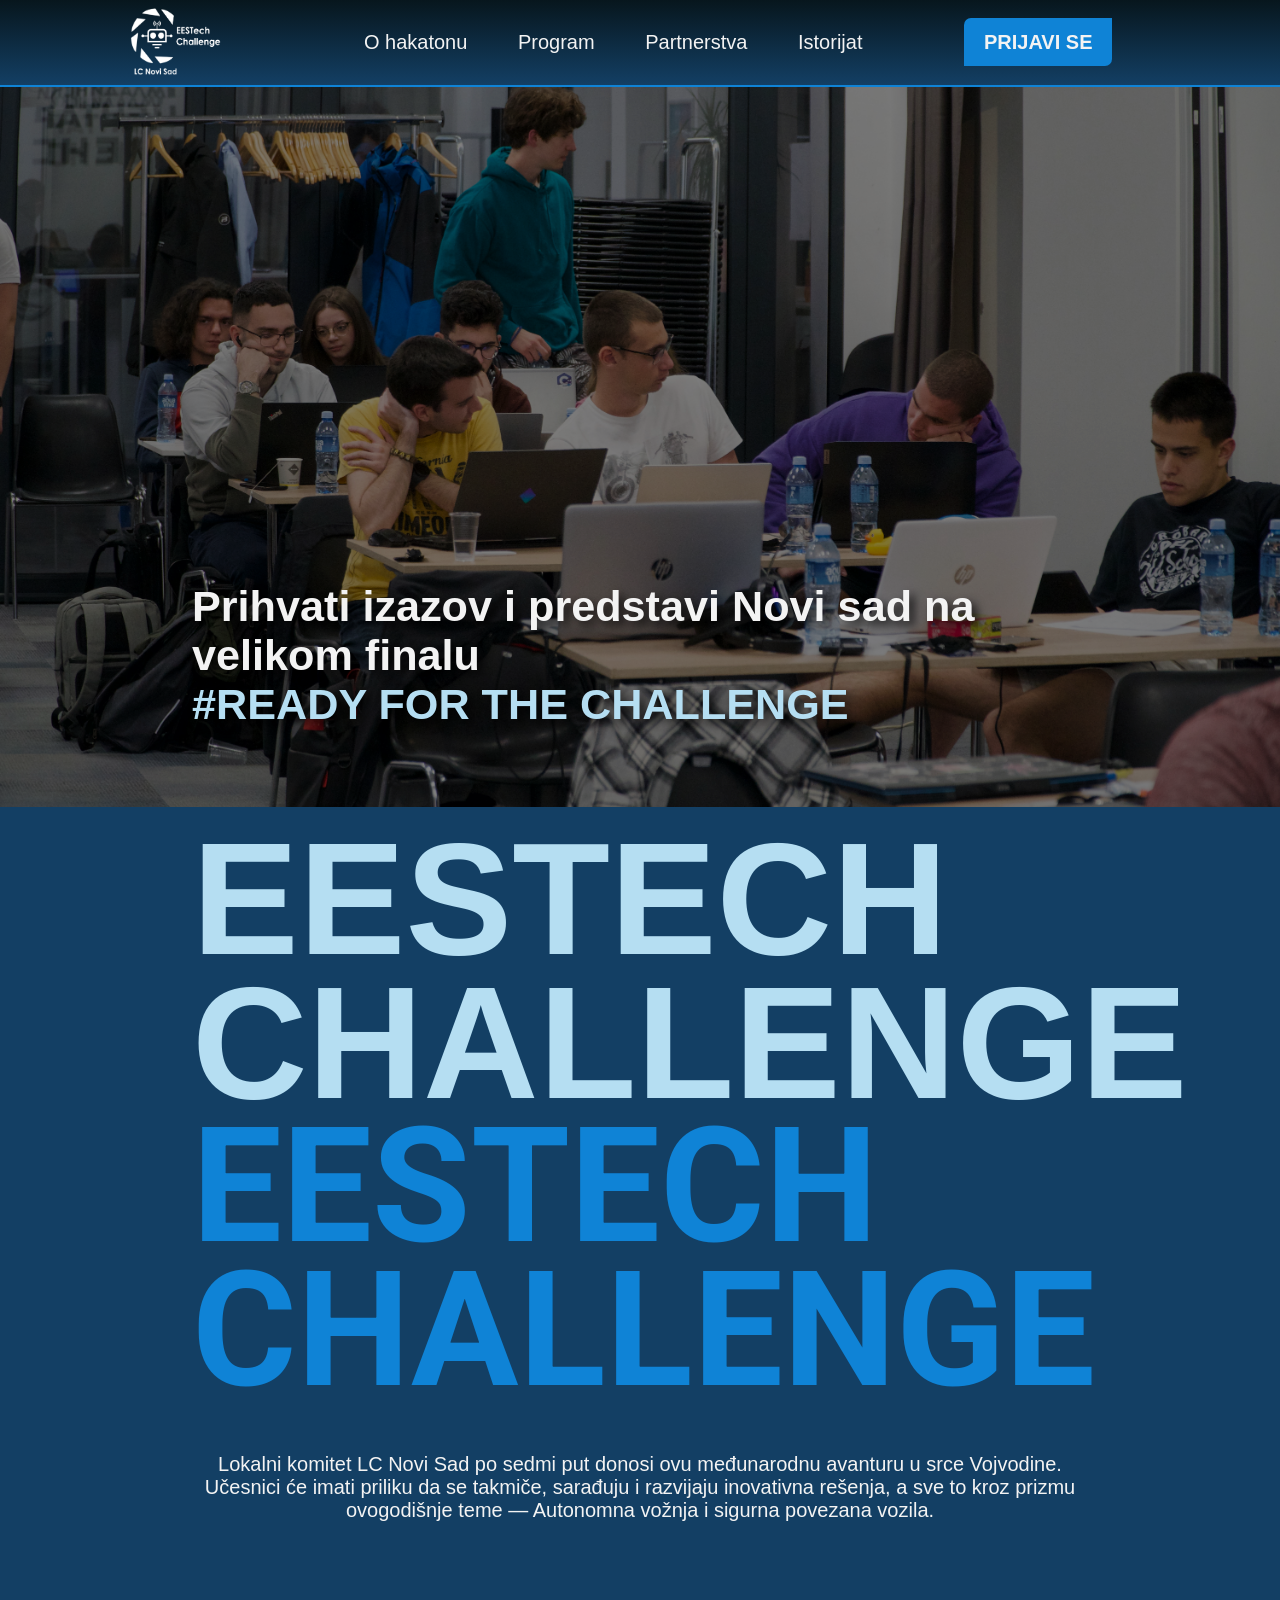
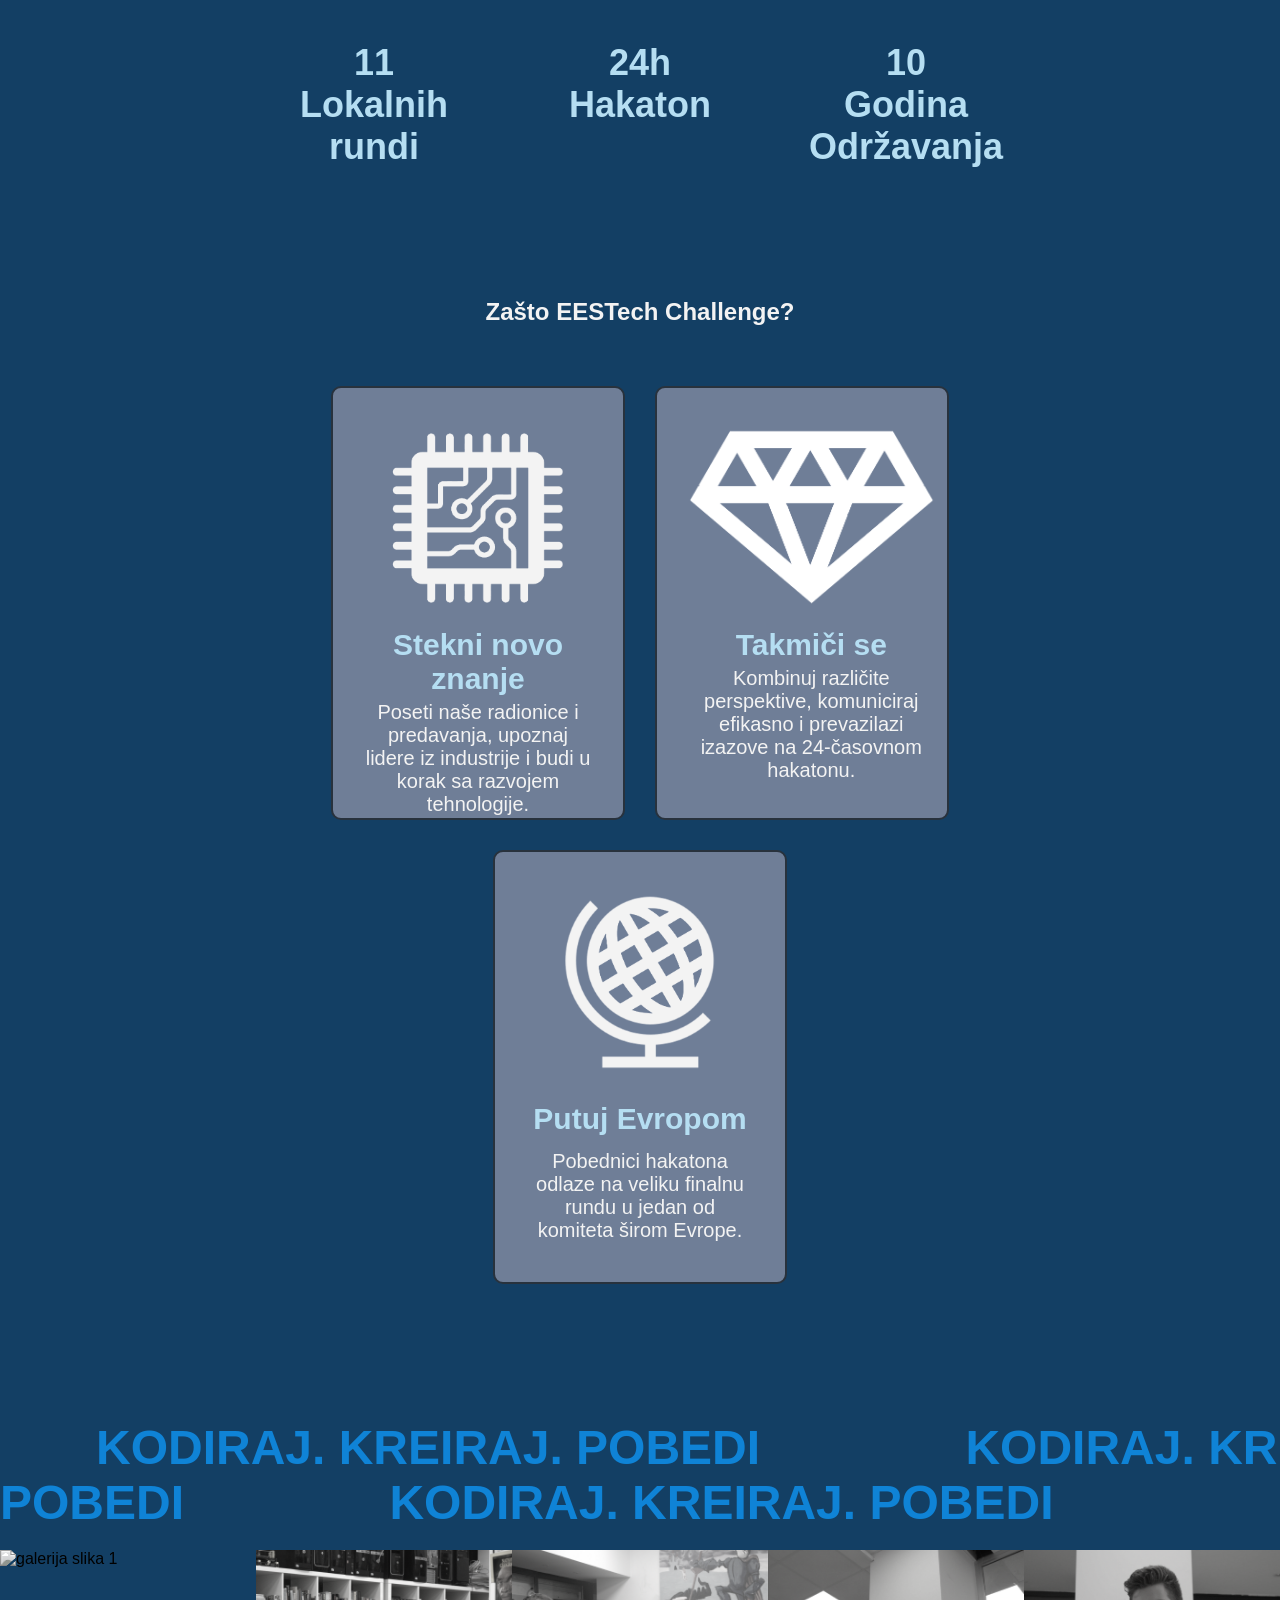
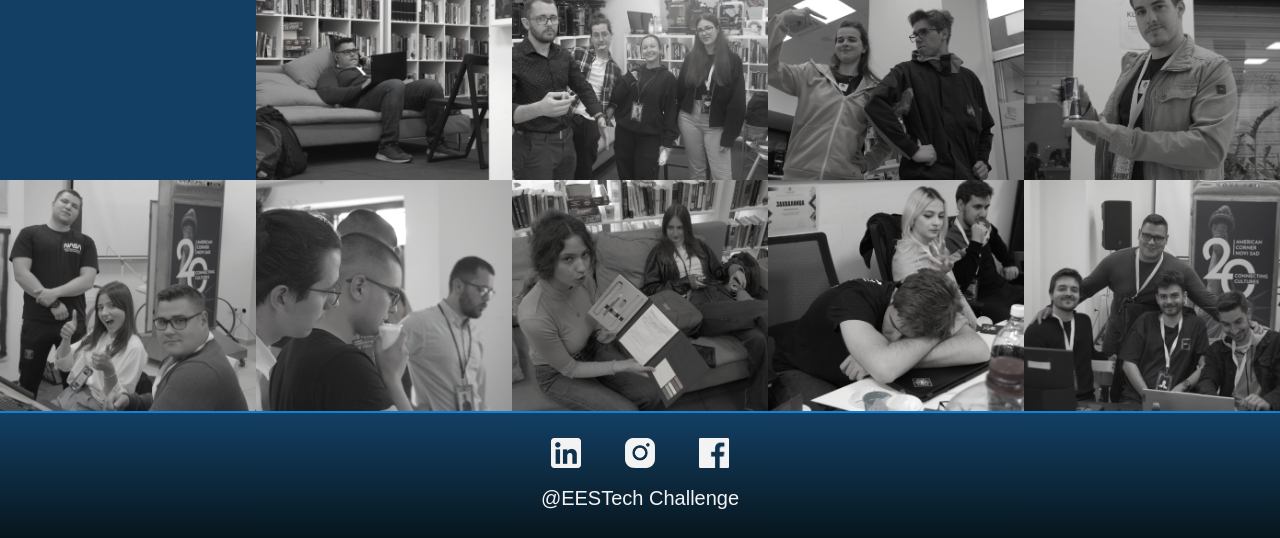
==== commit 75efa6c2: "promenjena nekompletna agenda" ====
--- a/index.html
+++ b/index.html
@@ -28,7 +28,7 @@
                     <a href="istorijat.html">Istorijat</a>
                 </nav>
                 <div class="prijavi_se">
-                    <a href="prijava.html" class="prijavi_se">Prijavi se</a>
+                    <a href="https://docs.google.com/forms/d/e/1FAIpQLSe2r4Y0hqRSUGAdCFZb8tG1liv8JNLFup8IYZ5yyba1-IAOsA/viewform?usp=header" class="prijavi_se">Prijavi se</a>
                 </div>
             </div>
 
@@ -39,13 +39,13 @@
                 <a href="program.html" class="pod_meni_opcija">Program</a>
                 <a href="partnerstva.html" class="pod_meni_opcija">Partnerstva</a>
                 <a href="istorijat.html" class="pod_meni_opcija">Istorijat</a>
-                <a href="prijava.html" id="pod_prijava" class="pod_meni_opcija">PRIJAVI SE</a>
+                <a href="https://docs.google.com/forms/d/e/1FAIpQLSe2r4Y0hqRSUGAdCFZb8tG1liv8JNLFup8IYZ5yyba1-IAOsA/viewform?usp=header" id="pod_prijava" class="pod_meni_opcija">PRIJAVI SE</a>
             </div>
         </header>
         
         <main>
             <div id="banner">
-                <h2>Prihvati izazov i otputuj na finalnu rundu u Italiju<br><span>#Ready for the challenge</span></h2>
+                <h2>Prihvati izazov i predstavi Novi sad na velikom finalu<br><span>#Ready for the challenge</span></h2>
                 <div class="banner_slike">
                     <img src="images/istorija_slika6.jpeg" alt="banner_pocetna2">
                     <img src="images/naslova_1.jpg" alt="banner_pocetna1">
@@ -61,14 +61,14 @@
 
             <div id="naslovna_tekst1">
                 <p>
-                    Lokalni komitet LC Novi Sad po šesti put donosi ovu međunarodnu avanturu u srce Vojvodine. Učesnici će imati priliku da se takmiče, sarađuju i razvijaju inovativna rešenja, a sve to kroz prizmu ovogodišnje teme — Electrical Circuits for Industry 4.0.
+                    Lokalni komitet LC Novi Sad po sedmi put donosi ovu međunarodnu avanturu u srce Vojvodine. Učesnici će imati priliku da se takmiče, sarađuju i razvijaju inovativna rešenja, a sve to kroz prizmu ovogodišnje teme — Autonomna vožnja i sigurna povezana vozila.
                 </p>
             </div>
 
             <div class="naslovna_brojke">
-                <p>20+ <br>Lokalnih rundi</p>
+                <p>11<br>Lokalnih rundi</p>
                 <p>24h <br>Hakaton</p>
-                <p>8 <br> Godina Održavanja</p>
+                <p>10<br> Godina Održavanja</p>
             </div>
 
             <h2 id="zasto_tekst">Zašto EESTech Challenge?</h2>
@@ -99,7 +99,7 @@
 
             <p id="naslovna_tekst2" class="skriven">
                 Bilo da već imate tim ili tek tražite saborce za ovu avanturu, EESTech Challenge se ne propušta. <br>Prijave za takmičarski deo otvorene su do 
-                <span>22. aprila 2025. godine.</span>
+                <span>30. aprila 2026. godine.</span>
             </p>
 
             <div class="kodiraj_pobedi">
